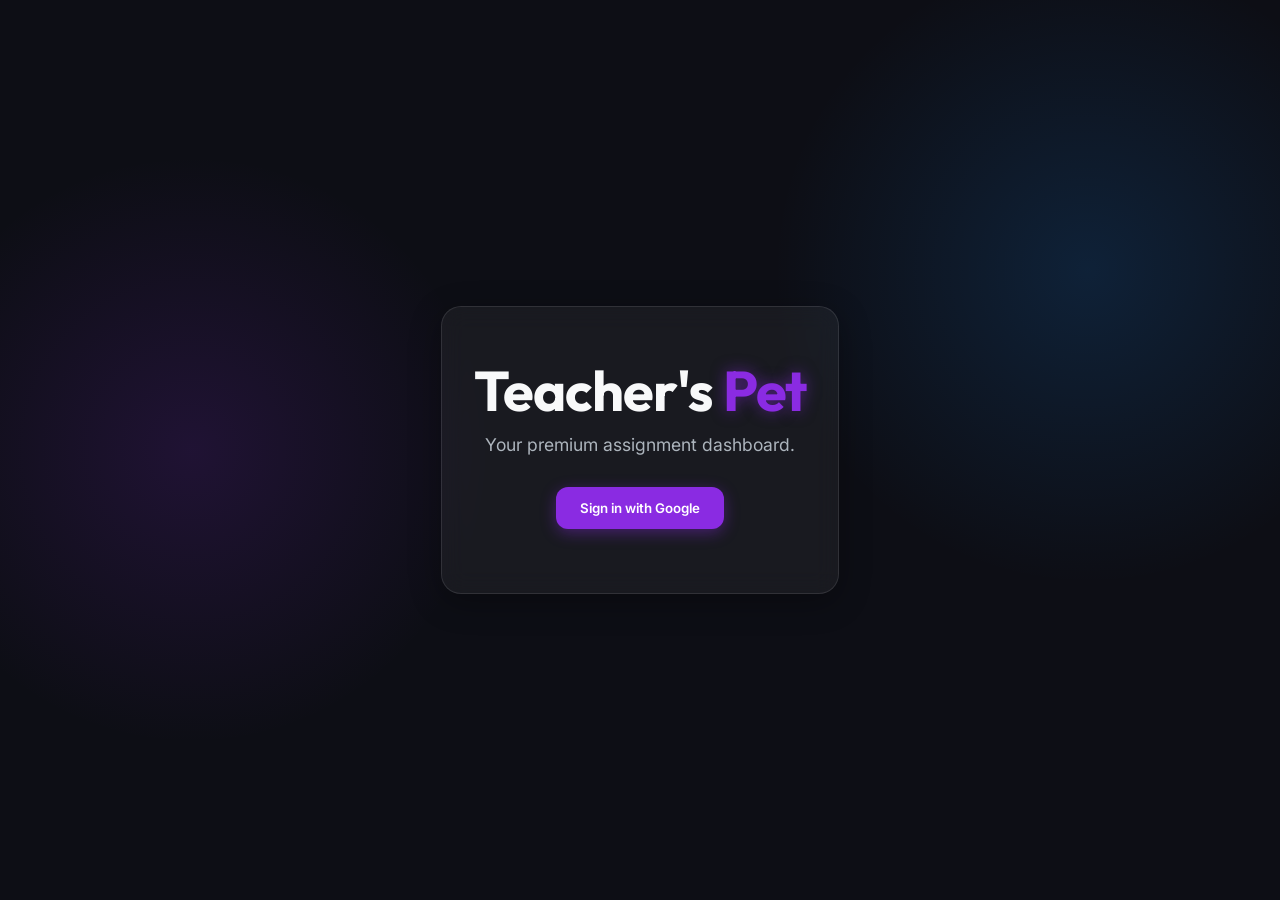
==== index.html @ 30ebabfc "Add files via upload" ====
<!DOCTYPE html>
<html lang="en">
<head>
    <meta charset="UTF-8">
    <meta name="viewport" content="width=device-width, initial-scale=1.0">
    <title>Teacher's Pet - Dashboard</title>
    <meta name="description" content="A sleek Google Classroom assignment dashboard.">
    <!-- Google Fonts -->
    <link href="https://fonts.googleapis.com/css2?family=Outfit:wght@300;400;600;800&family=Inter:wght@400;500;700&display=swap" rel="stylesheet">
    <!-- Local Styles -->
    <link rel="stylesheet" href="styles.css">
</head>
<body>
    <div id="app-container">
        <!-- Auth View -->
        <div id="auth-view" class="view active-view">
            <div class="glass-panel text-center fade-in">
                <h1 class="title">Teacher's <span class="accent">Pet</span></h1>
                <p class="subtitle">Your premium assignment dashboard.</p>
                <div class="auth-buttons">
                    <button id="auth-btn" class="btn primary-btn">Sign in with Google</button>
                    <button id="revoke-btn" class="btn secondary-btn" style="display: none;">Sign Out</button>
                </div>
                <div id="auth-status" class="status-text"></div>
            </div>
        </div>

        <!-- Dashboard View -->
        <div id="dashboard-view" class="view" style="display: none;">
            <header class="glass-header slide-down">
                <div class="header-content">
                    <h2>Teacher's <span class="accent">Pet</span></h2>
                    <div class="user-controls">
                        <button id="refresh-btn" class="icon-btn" title="Refresh Assignments">
                            <svg fill="currentColor" viewBox="0 0 24 24" class="icon"><path d="M17.65 6.35C16.2 4.9 14.21 4 12 4c-4.42 0-7.99 3.58-7.99 8s3.57 8 7.99 8c3.73 0 6.84-2.55 7.73-6h-2.08c-.82 2.33-3.04 4-5.65 4-3.31 0-6-2.69-6-6s2.69-6 6-6c1.66 0 3.14.69 4.22 1.78L13 11h7V4l-2.35 2.35z"/></svg>
                        </button>
                        <button id="signout-btn" class="btn secondary-btn small-btn">Sign Out</button>
                    </div>
                </div>
            </header>
            
            <main class="dashboard-content slide-up">
                <div class="filters">
                    <select id="course-filter" class="glass-select">
                        <option value="all">All Courses</option>
                    </select>
                </div>

                <div id="loading-spinner" class="spinner-container" style="display: none;">
                    <div class="spinner"></div>
                    <p>Syncing Classroom Data...</p>
                </div>

                <div id="assignments-grid" class="grid">
                    <!-- Dynamic assignment cards go here -->
                </div>
            </main>
        </div>
    </div>

    <!-- Scripts -->
    <script src="https://accounts.google.com/gsi/client" async defer></script>
    <script src="https://apis.google.com/js/api.js" async defer></script>
    <script src="app.js"></script>
</body>
</html>
---- styles.css ----
:root {
  /* Dark Mode Palette */
  --bg-color: #0d0e15;
  --panel-bg: rgba(255, 255, 255, 0.05);
  --panel-border: rgba(255, 255, 255, 0.1);
  --text-main: #f8f9fa;
  --text-muted: #adb5bd;
  
  /* Accents */
  --accent-primary: #8a2be2;
  --accent-hover: #9d4edd;
  
  /* Priorities */
  --priority-high: #ff4d4f;
  --priority-high-bg: rgba(255, 77, 79, 0.15);
  --priority-medium: #faad14;
  --priority-medium-bg: rgba(250, 173, 20, 0.15);
  --priority-low: #52c41a;
  --priority-low-bg: rgba(82, 196, 26, 0.15);

  /* Status */
  --status-turned-in: #52c41a;
  --status-missing: #ff4d4f;
  --status-assigned: #1890ff;
  
  --font-heading: 'Outfit', sans-serif;
  --font-body: 'Inter', sans-serif;
}

* {
  box-sizing: border-box;
  margin: 0;
  padding: 0;
}

body {
  font-family: var(--font-body);
  background: var(--bg-color);
  color: var(--text-main);
  background-image: 
    radial-gradient(circle at 15% 50%, rgba(138, 43, 226, 0.15), transparent 25%),
    radial-gradient(circle at 85% 30%, rgba(24, 144, 255, 0.15), transparent 25%);
  background-attachment: fixed;
  min-height: 100vh;
  overflow-x: hidden;
}

/* Typography */
h1, h2, h3 {
  font-family: var(--font-heading);
  font-weight: 700;
}

.title {
  font-size: 3.5rem;
  margin-bottom: 0.5rem;
  letter-spacing: -1px;
}

.subtitle {
  font-size: 1.1rem;
  color: var(--text-muted);
  margin-bottom: 2rem;
}

.accent {
  color: var(--accent-primary);
  text-shadow: 0 0 15px rgba(138, 43, 226, 0.5);
}

/* Glassmorphism Classes */
.glass-panel {
  background: var(--panel-bg);
  border: 1px solid var(--panel-border);
  backdrop-filter: blur(12px);
  -webkit-backdrop-filter: blur(12px);
  border-radius: 20px;
  padding: 3rem 2rem;
  box-shadow: 0 8px 32px 0 rgba(0, 0, 0, 0.3);
}

.glass-header {
  background: rgba(13, 14, 21, 0.8);
  backdrop-filter: blur(16px);
  -webkit-backdrop-filter: blur(16px);
  border-bottom: 1px solid var(--panel-border);
  position: sticky;
  top: 0;
  z-index: 100;
  padding: 1rem 0;
}

/* Buttons */
.btn {
  font-family: var(--font-body);
  font-weight: 600;
  padding: 0.8rem 1.5rem;
  border-radius: 12px;
  border: none;
  cursor: pointer;
  transition: all 0.3s cubic-bezier(0.25, 0.8, 0.25, 1);
  display: inline-flex;
  align-items: center;
  justify-content: center;
}

.primary-btn {
  background: var(--accent-primary);
  color: #fff;
  box-shadow: 0 4px 15px rgba(138, 43, 226, 0.4);
}

.primary-btn:hover {
  background: var(--accent-hover);
  transform: translateY(-2px);
  box-shadow: 0 6px 20px rgba(138, 43, 226, 0.6);
}

.secondary-btn {
  background: rgba(255, 255, 255, 0.1);
  color: var(--text-main);
  border: 1px solid var(--panel-border);
}

.secondary-btn:hover {
  background: rgba(255, 255, 255, 0.15);
  transform: translateY(-2px);
}

.icon-btn {
  background: transparent;
  border: none;
  color: var(--text-muted);
  cursor: pointer;
  padding: 0.5rem;
  border-radius: 50%;
  transition: all 0.2s ease;
  display: flex;
  align-items: center;
}

.icon-btn:hover {
  background: var(--panel-bg);
  color: var(--text-main);
  transform: rotate(15deg);
}

.icon {
  width: 24px;
  height: 24px;
}

/* Layouts */
.text-center { text-align: center; }

#app-container {
  max-width: 1200px;
  margin: 0 auto;
  min-height: 100vh;
  display: flex;
  flex-direction: column;
}

.view {
  flex: 1;
  width: 100%;
}

#auth-view {
  display: flex;
  align-items: center;
  justify-content: center;
  padding: 2rem;
}

.header-content {
  max-width: 1200px;
  margin: 0 auto;
  display: flex;
  justify-content: space-between;
  align-items: center;
  padding: 0 2rem;
}

.user-controls {
  display: flex;
  align-items: center;
  gap: 1rem;
}

.dashboard-content {
  padding: 2rem;
}

/* Filter Select */
.filters {
  margin-bottom: 2rem;
  display: flex;
  justify-content: flex-end;
}

.glass-select {
  background: var(--panel-bg);
  color: var(--text-main);
  border: 1px solid var(--panel-border);
  border-radius: 10px;
  padding: 0.6rem 1rem;
  font-family: var(--font-body);
  font-size: 0.95rem;
  cursor: pointer;
  outline: none;
  backdrop-filter: blur(10px);
  -webkit-appearance: none;
}

.glass-select option {
  background: var(--bg-color);
  color: var(--text-main);
}

/* Grid */
.grid {
  display: grid;
  grid-template-columns: repeat(auto-fill, minmax(320px, 1fr));
  gap: 1.5rem;
}

/* Cards */
.assignment-card {
  background: var(--panel-bg);
  border: 1px solid var(--panel-border);
  border-radius: 16px;
  padding: 1.5rem;
  transition: all 0.3s ease;
  position: relative;
  overflow: hidden;
  display: flex;
  flex-direction: column;
  gap: 1rem;
}

.assignment-card::before {
  content: '';
  position: absolute;
  top: 0;
  left: 0;
  width: 4px;
  height: 100%;
  background: var(--accent-primary);
  transition: width 0.3s ease;
  opacity: 0.7;
}

.assignment-card:hover {
  transform: translateY(-5px);
  box-shadow: 0 10px 30px rgba(0, 0, 0, 0.4);
  border-color: rgba(255, 255, 255, 0.2);
}

.assignment-card:hover::before {
  width: 8px;
}

/* Priority Borders */
.priority-high::before { background: var(--priority-high); }
.priority-medium::before { background: var(--priority-medium); }
.priority-low::before { background: var(--priority-low); }

/* Card Content */
.card-header {
  display: flex;
  justify-content: space-between;
  align-items: flex-start;
  gap: 1rem;
}

.course-name {
  font-size: 0.8rem;
  text-transform: uppercase;
  letter-spacing: 1px;
  color: var(--text-muted);
  font-weight: 600;
  margin-bottom: 0.25rem;
}

.assignment-title {
  font-size: 1.25rem;
  font-family: var(--font-heading);
  line-height: 1.4;
  word-break: break-word;
}

/* Badges */
.badge {
  padding: 0.35rem 0.75rem;
  border-radius: 20px;
  font-size: 0.75rem;
  font-weight: 600;
  white-space: nowrap;
}

.badge-high { background: var(--priority-high-bg); color: var(--priority-high); }
.badge-medium { background: var(--priority-medium-bg); color: var(--priority-medium); }
.badge-low { background: var(--priority-low-bg); color: var(--priority-low); }

.card-footer {
  margin-top: auto;
  display: flex;
  justify-content: space-between;
  align-items: center;
  padding-top: 1rem;
  border-top: 1px solid rgba(255, 255, 255, 0.05);
}

.due-date {
  font-size: 0.85rem;
  color: var(--text-muted);
  display: flex;
  align-items: center;
  gap: 0.4rem;
}

.status {
  font-size: 0.85rem;
  font-weight: 600;
}

.status.turned-in { color: var(--status-turned-in); }
.status.missing { color: var(--status-missing); }
.status.assigned { color: var(--status-assigned); }

/* Spinner */
.spinner-container {
  display: flex;
  flex-direction: column;
  align-items: center;
  justify-content: center;
  padding: 4rem 0;
  gap: 1rem;
  color: var(--text-muted);
}

.spinner {
  width: 40px;
  height: 40px;
  border: 4px solid var(--panel-border);
  border-top-color: var(--accent-primary);
  border-radius: 50%;
  animation: spin 1s linear infinite;
}

/* Animations */
@keyframes spin {
  to { transform: rotate(360deg); }
}

.fade-in { animation: fadeIn 0.8s cubic-bezier(0.16, 1, 0.3, 1) forwards; }
.slide-up { animation: slideUp 0.8s cubic-bezier(0.16, 1, 0.3, 1) forwards; opacity: 0; }
.slide-down { animation: slideDown 0.6s cubic-bezier(0.16, 1, 0.3, 1) forwards; }

@keyframes fadeIn {
  from { opacity: 0; }
  to { opacity: 1; }
}

@keyframes slideUp {
  from { opacity: 0; transform: translateY(30px); }
  to { opacity: 1; transform: translateY(0); }
}

@keyframes slideDown {
  from { opacity: 0; transform: translateY(-30px); }
  to { opacity: 1; transform: translateY(0); }
}

/* Animations Staggering for Cards */
.stagger-1 { animation-delay: 0.1s; }
.stagger-2 { animation-delay: 0.2s; }
.stagger-3 { animation-delay: 0.3s; }
.stagger-4 { animation-delay: 0.4s; }
.stagger-5 { animation-delay: 0.5s; }

/* Status Text Auth */
#auth-status {
  margin-top: 1rem;
  color: var(--text-muted);
  font-size: 0.9rem;
}
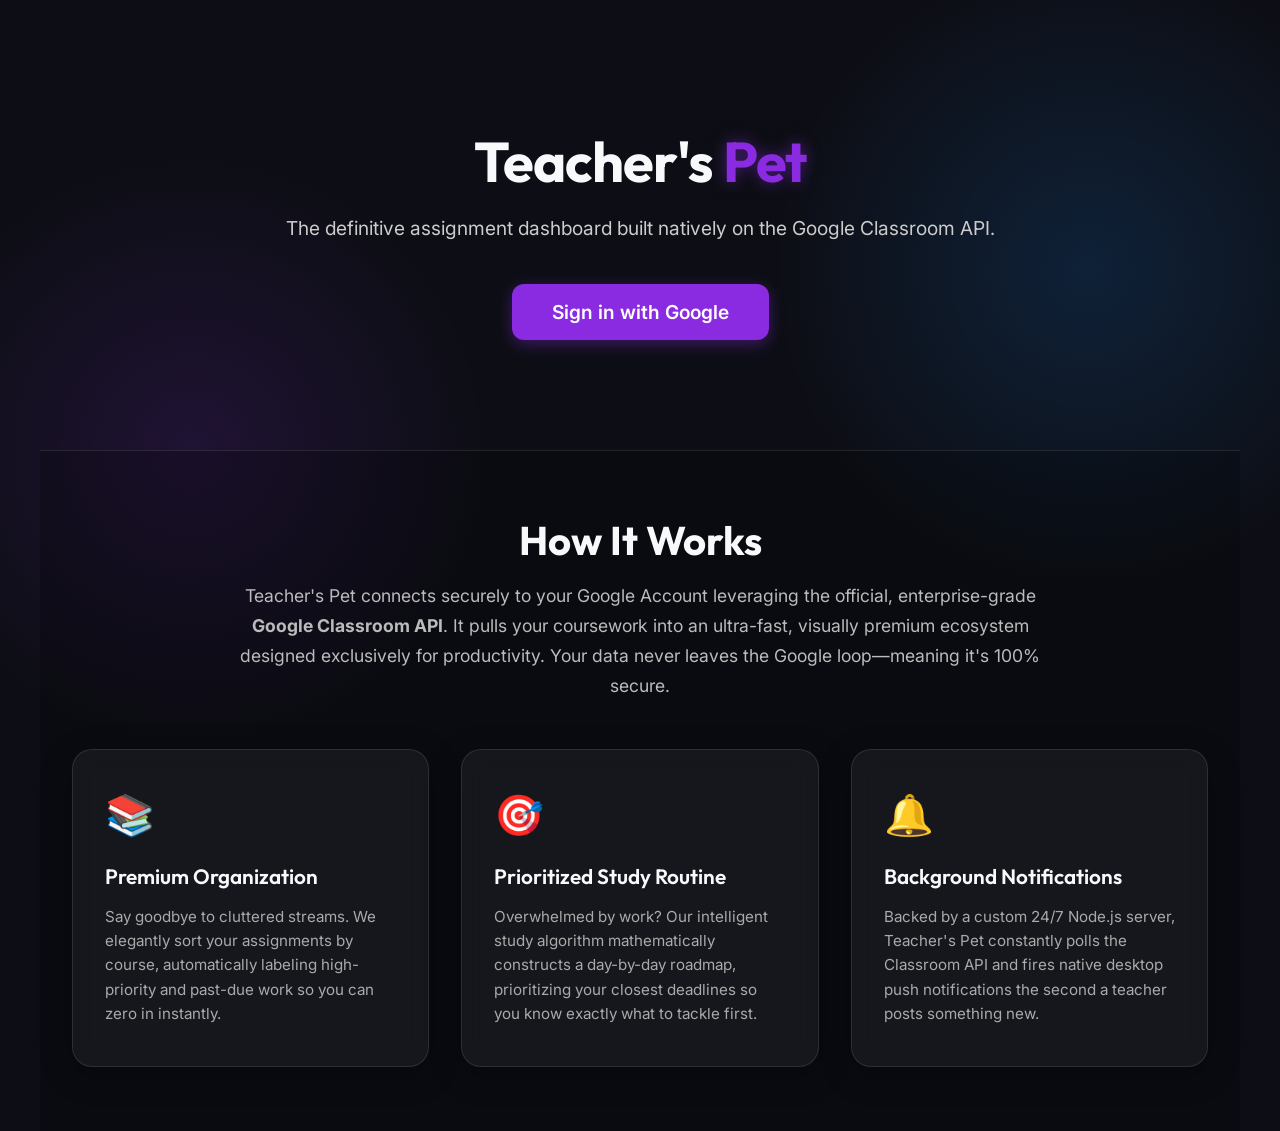
==== commit 6b658aed: "Add files via upload" ====
--- a/index.html
+++ b/index.html
@@ -12,17 +12,44 @@
 </head>
 <body>
     <div id="app-container">
-        <!-- Auth View -->
+        <!-- Auth View (Landing Page) -->
         <div id="auth-view" class="view active-view">
-            <div class="glass-panel text-center fade-in">
-                <h1 class="title">Teacher's <span class="accent">Pet</span></h1>
-                <p class="subtitle">Your premium assignment dashboard.</p>
-                <div class="auth-buttons">
-                    <button id="auth-btn" class="btn primary-btn">Sign in with Google</button>
-                    <button id="revoke-btn" class="btn secondary-btn" style="display: none;">Sign Out</button>
+            <div class="landing-hero fade-in">
+                <div class="hero-content">
+                    <h1 class="title">Teacher's <span class="accent">Pet</span></h1>
+                    <p class="subtitle">The definitive assignment dashboard built natively on the Google Classroom API.</p>
+                    <div class="hero-actions">
+                        <button id="auth-btn" class="btn primary-btn large-btn">Sign in with Google</button>
+                        <button id="revoke-btn" class="btn secondary-btn" style="display: none;">Sign Out</button>
+                    </div>
+                    <div id="auth-status" class="status-text"></div>
                 </div>
-                <div id="auth-status" class="status-text"></div>
             </div>
+
+            <section class="landing-features slide-up">
+                <div class="landing-container">
+                    <h2 class="section-title">How It Works</h2>
+                    <p class="section-desc">Teacher's Pet connects securely to your Google Account leveraging the official, enterprise-grade <strong>Google Classroom API</strong>. It pulls your coursework into an ultra-fast, visually premium ecosystem designed exclusively for productivity. Your data never leaves the Google loop—meaning it's 100% secure.</p>
+                    
+                    <div class="feature-grid">
+                        <div class="glass-panel feature-card">
+                            <div class="feature-icon">📚</div>
+                            <h3>Premium Organization</h3>
+                            <p>Say goodbye to cluttered streams. We elegantly sort your assignments by course, automatically labeling high-priority and past-due work so you can zero in instantly.</p>
+                        </div>
+                        <div class="glass-panel feature-card">
+                            <div class="feature-icon">🎯</div>
+                            <h3>Prioritized Study Routine</h3>
+                            <p>Overwhelmed by work? Our intelligent study algorithm mathematically constructs a day-by-day roadmap, prioritizing your closest deadlines so you know exactly what to tackle first.</p>
+                        </div>
+                        <div class="glass-panel feature-card">
+                            <div class="feature-icon">🔔</div>
+                            <h3>Background Notifications</h3>
+                            <p>Backed by a custom 24/7 Node.js server, Teacher's Pet constantly polls the Classroom API and fires native desktop push notifications the second a teacher posts something new.</p>
+                        </div>
+                    </div>
+                </div>
+            </section>
         </div>
 
         <!-- Dashboard View -->
@@ -37,6 +64,11 @@
                         <button id="signout-btn" class="btn secondary-btn small-btn">Sign Out</button>
                     </div>
                 </div>
+                <nav class="tab-nav">
+                    <button class="tab-btn active" data-tab="assignments-tab">Assignments</button>
+                    <button class="tab-btn" data-tab="announcements-tab">Announcements</button>
+                    <button class="tab-btn" data-tab="routine-tab">Study Routine</button>
+                </nav>
             </header>
             
             <main class="dashboard-content slide-up">
@@ -51,8 +83,23 @@
                     <p>Syncing Classroom Data...</p>
                 </div>
 
-                <div id="assignments-grid" class="grid">
-                    <!-- Dynamic assignment cards go here -->
+                <!-- Tab Sections -->
+                <div id="assignments-tab" class="tab-content active">
+                    <div id="assignments-grid" class="grid">
+                        <!-- Dynamic assignment cards go here -->
+                    </div>
+                </div>
+
+                <div id="announcements-tab" class="tab-content" style="display: none;">
+                    <div id="announcements-list" class="feed-list">
+                        <!-- Dynamic announcements go here -->
+                    </div>
+                </div>
+
+                <div id="routine-tab" class="tab-content" style="display: none;">
+                    <div id="routine-container" class="routine-layout">
+                        <!-- Smart generated routine schedule goes here -->
+                    </div>
                 </div>
             </main>
         </div>
@@ -61,6 +108,6 @@
     <!-- Scripts -->
     <script src="https://accounts.google.com/gsi/client" async defer></script>
     <script src="https://apis.google.com/js/api.js" async defer></script>
-    <script src="app.js"></script>
+    <script type="module" src="app.js"></script>
 </body>
 </html>
--- a/styles.css
+++ b/styles.css
@@ -168,9 +168,117 @@
 
 #auth-view {
   display: flex;
+  flex-direction: column;
+  align-items: center;
+  justify-content: flex-start;
+  min-height: 100vh;
+}
+
+/* Landing Page Styles */
+.landing-hero {
+  width: 100%;
+  padding: 6rem 2rem 4rem;
+  text-align: center;
+  display: flex;
+  flex-direction: column;
   align-items: center;
   justify-content: center;
-  padding: 2rem;
+  min-height: 50vh;
+}
+
+.hero-content {
+  max-width: 800px;
+}
+
+.hero-content .title {
+  font-size: 3.5rem;
+  margin-bottom: 1rem;
+}
+
+.hero-content .subtitle {
+  font-size: 1.2rem;
+  color: #ccc;
+  margin-bottom: 2.5rem;
+  line-height: 1.6;
+}
+
+.hero-actions {
+  display: flex;
+  gap: 1rem;
+  justify-content: center;
+  margin-bottom: 1rem;
+}
+
+.large-btn {
+  font-size: 1.2rem;
+  padding: 1rem 2.5rem;
+}
+
+.landing-features {
+  width: 100%;
+  padding: 4rem 2rem;
+  background: rgba(0, 0, 0, 0.2);
+  border-top: 1px solid var(--panel-border);
+  flex: 1;
+}
+
+.landing-container {
+  max-width: 1200px;
+  margin: 0 auto;
+}
+
+.section-title {
+  font-size: 2.5rem;
+  font-weight: 700;
+  margin-bottom: 1rem;
+  text-align: center;
+}
+
+.section-desc {
+  font-size: 1.1rem;
+  color: #bbb;
+  text-align: center;
+  max-width: 800px;
+  margin: 0 auto 3rem;
+  line-height: 1.7;
+}
+
+.feature-grid {
+  display: grid;
+  grid-template-columns: repeat(auto-fit, minmax(300px, 1fr));
+  gap: 2rem;
+}
+
+.feature-card {
+  padding: 2.5rem 2rem;
+  text-align: left;
+  display: flex;
+  flex-direction: column;
+  gap: 1rem;
+  border-radius: 20px;
+  transition: transform 0.3s ease, box-shadow 0.3s ease;
+}
+
+.feature-card:hover {
+  transform: translateY(-8px);
+  box-shadow: 0 12px 40px rgba(157, 78, 221, 0.15);
+}
+
+.feature-icon {
+  font-size: 2.5rem;
+  margin-bottom: 0.5rem;
+}
+
+.feature-card h3 {
+  font-size: 1.3rem;
+  color: var(--text-main);
+  font-weight: 600;
+}
+
+.feature-card p {
+  color: #aaa;
+  line-height: 1.6;
+  font-size: 0.95rem;
 }
 
 .header-content {
@@ -386,3 +494,265 @@
   color: var(--text-muted);
   font-size: 0.9rem;
 }
+
+/* Sleek Tooltip for Descriptions */
+.assignment-card {
+  overflow: visible; /* Changed from hidden to allow tooltip overflow */
+}
+.assignment-card::before {
+  border-radius: 16px 0 0 16px; 
+}
+.card-tooltip {
+  position: absolute;
+  bottom: calc(100% + 15px);
+  left: 50%;
+  transform: translateX(-50%) translateY(15px);
+  width: 280px;
+  background: rgba(13, 14, 21, 0.95);
+  backdrop-filter: blur(12px);
+  border: 1px solid var(--accent-primary);
+  border-radius: 12px;
+  padding: 1rem;
+  color: var(--text-main);
+  font-size: 0.85rem;
+  line-height: 1.5;
+  box-shadow: 0 10px 30px rgba(0,0,0,0.7);
+  opacity: 0;
+  visibility: hidden;
+  transition: all 0.3s cubic-bezier(0.25, 0.8, 0.25, 1);
+  pointer-events: none;
+  z-index: 999;
+  max-height: 200px;
+  overflow-y: auto;
+}
+.card-tooltip::after {
+  content: '';
+  position: absolute;
+  top: 100%;
+  left: 50%;
+  transform: translateX(-50%);
+  border-width: 8px;
+  border-style: solid;
+  border-color: var(--accent-primary) transparent transparent transparent;
+}
+.assignment-card:hover .card-tooltip {
+  opacity: 1;
+  visibility: visible;
+  transform: translateX(-50%) translateY(0);
+}
+
+/* Tab Navigation */
+.tab-nav {
+  display: flex;
+  gap: 1rem;
+  margin-top: 1rem;
+  padding: 0 2rem;
+  max-width: 1200px;
+  margin-left: auto;
+  margin-right: auto;
+}
+.tab-btn {
+  background: transparent;
+  color: var(--text-muted);
+  border: none;
+  font-family: var(--font-heading);
+  font-size: 1.1rem;
+  font-weight: 600;
+  padding: 0.5rem 1rem;
+  cursor: pointer;
+  border-bottom: 2px solid transparent;
+  transition: all 0.3s ease;
+}
+.tab-btn:hover {
+  color: var(--text-main);
+}
+.tab-btn.active {
+  color: var(--accent-primary);
+  border-bottom: 2px solid var(--accent-primary);
+}
+
+/* Feed List for Announcements */
+.feed-list {
+  display: flex;
+  flex-direction: column;
+  gap: 1.5rem;
+  max-width: 800px;
+  margin: 0 auto;
+}
+.announcement-card {
+  background: var(--panel-bg);
+  border: 1px solid var(--panel-border);
+  border-radius: 16px;
+  padding: 1.5rem;
+  box-shadow: 0 8px 32px 0 rgba(0, 0, 0, 0.2);
+  display: flex;
+  flex-direction: column;
+  gap: 0.8rem;
+}
+.announcement-meta {
+  display: flex;
+  justify-content: space-between;
+  font-size: 0.85rem;
+  color: var(--text-muted);
+}
+.announcement-text {
+  font-size: 1rem;
+  line-height: 1.6;
+}
+
+/* Routine Layout */
+.routine-layout {
+  max-width: 800px;
+  margin: 0 auto;
+  display: flex;
+  flex-direction: column;
+  gap: 2rem;
+}
+.routine-summary {
+  text-align: center;
+  font-size: 1.2rem;
+  color: var(--accent-primary);
+  font-family: var(--font-heading);
+}
+.timeline-item {
+  display: flex;
+  gap: 1.5rem;
+  position: relative;
+}
+.timeline-item::before {
+  content: '';
+  position: absolute;
+  top: 0;
+  bottom: -2rem;
+  left: 20px;
+  width: 2px;
+  background: var(--panel-border);
+  z-index: 0;
+}
+.timeline-item:last-child::before {
+  display: none;
+}
+.timeline-time {
+  background: var(--accent-primary);
+  color: #fff;
+  border-radius: 50%;
+  width: 40px;
+  height: 40px;
+  display: flex;
+  align-items: center;
+  justify-content: center;
+  font-weight: bold;
+  font-size: 0.8rem;
+  z-index: 1;
+  flex-shrink: 0;
+  box-shadow: 0 0 15px rgba(138,43,226,0.5);
+}
+.timeline-content {
+  background: var(--panel-bg);
+  border: 1px solid var(--panel-border);
+  border-radius: 16px;
+  padding: 1.5rem;
+  flex: 1;
+  z-index: 1;
+  transition: all 0.3s ease;
+}
+
+/* Progress Bar */
+.routine-progress-container {
+  width: 100%;
+  margin: 0 auto 1.5rem;
+  background: var(--panel-bg);
+  border: 1px solid var(--panel-border);
+  border-radius: 20px;
+  height: 24px;
+  position: relative;
+  overflow: hidden;
+  box-shadow: inset 0 2px 4px rgba(0,0,0,0.5);
+}
+.routine-progress-fill {
+  background: linear-gradient(90deg, var(--accent-primary), var(--accent-hover));
+  height: 100%;
+  width: 0%;
+  transition: width 0.6s cubic-bezier(0.25, 1, 0.5, 1);
+  border-radius: 20px;
+  position: absolute;
+  left:0; top:0;
+}
+.routine-progress-text {
+  position: absolute;
+  width: 100%;
+  text-align: center;
+  font-size: 0.75rem;
+  font-weight: 600;
+  line-height: 24px;
+  color: #fff;
+  z-index: 2;
+  text-shadow: 0 1px 2px rgba(0,0,0,0.8);
+}
+
+/* Checkmark Button */
+.timeline-task-header {
+  display: flex;
+  justify-content: space-between;
+  align-items: flex-start;
+  margin-bottom: 0.4rem;
+}
+.check-btn {
+  background: transparent;
+  border: 2px solid var(--text-muted);
+  width: 26px;
+  height: 26px;
+  border-radius: 50%;
+  cursor: pointer;
+  display: flex;
+  align-items: center;
+  justify-content: center;
+  transition: all 0.3s ease;
+  flex-shrink: 0;
+  padding: 0;
+  outline: none;
+}
+.check-btn:hover {
+  border-color: var(--priority-low);
+  transform: scale(1.1);
+}
+.check-btn svg {
+  width: 14px; height: 14px;
+  stroke-dasharray: 20;
+  stroke-dashoffset: 20;
+  transition: stroke-dashoffset 0.4s ease 0.1s;
+  stroke: transparent;
+}
+
+/* Completed State */
+.timeline-item.completed .check-btn {
+  background: var(--priority-low);
+  border-color: var(--priority-low);
+  box-shadow: 0 0 15px rgba(82, 196, 26, 0.4);
+}
+.timeline-item.completed .check-btn svg {
+  stroke-dashoffset: 0;
+  stroke: #fff;
+}
+.timeline-item.completed .timeline-content {
+  opacity: 0.5;
+  border-color: var(--panel-border) !important;
+  box-shadow: none !important;
+  animation: none !important;
+}
+.timeline-item.completed strong {
+  text-decoration: line-through;
+  color: var(--text-muted);
+}
+
+/* Active Task Pulse */
+.timeline-item.active-task .timeline-content {
+  animation: borderPulse 2.5s infinite ease-in-out;
+  border-color: var(--accent-primary);
+}
+
+@keyframes borderPulse {
+  0% { box-shadow: 0 0 0 0 rgba(138, 43, 226, 0.4); }
+  70% { box-shadow: 0 0 0 10px rgba(138, 43, 226, 0); }
+  100% { box-shadow: 0 0 0 0 rgba(138, 43, 226, 0); }
+}
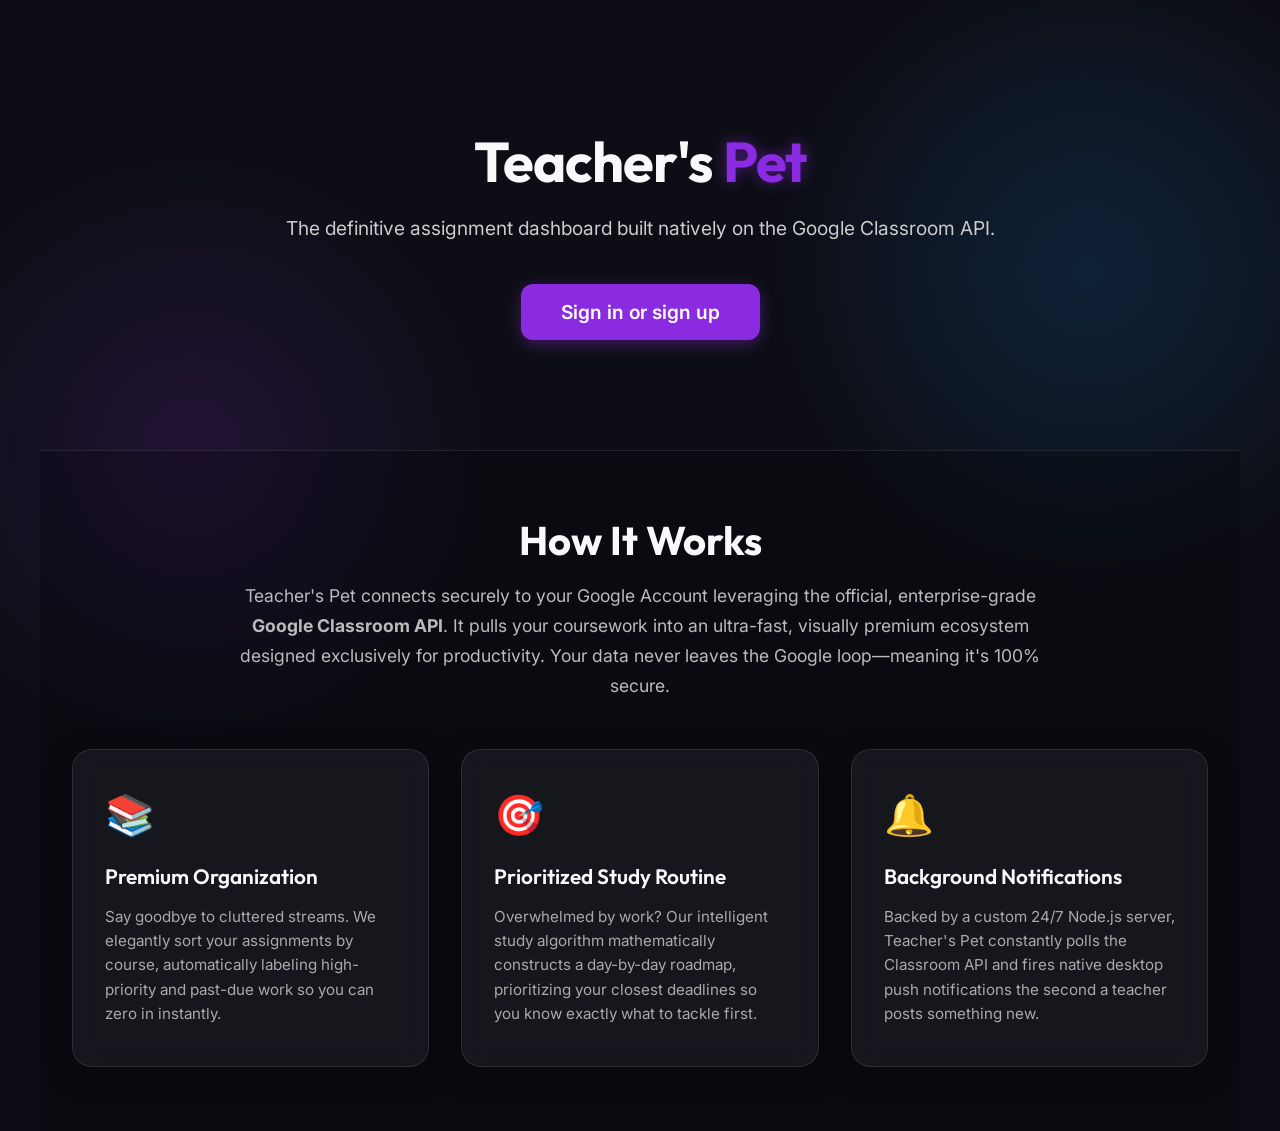
==== commit 5cc7e880: "Change button text from 'Sign in with Google' to 'Sign in or sign up'" ====
--- a/index.html
+++ b/index.html
@@ -3,8 +3,9 @@
 <head>
     <meta charset="UTF-8">
     <meta name="viewport" content="width=device-width, initial-scale=1.0">
-    <title>Teacher's Pet - Dashboard</title>
+    <title>Teacher's Pet</title>
     <meta name="description" content="A sleek Google Classroom assignment dashboard.">
+    <link rel="icon" type="image/png" href="favicon.png">
     <!-- Google Fonts -->
     <link href="https://fonts.googleapis.com/css2?family=Outfit:wght@300;400;600;800&family=Inter:wght@400;500;700&display=swap" rel="stylesheet">
     <!-- Local Styles -->
@@ -19,7 +20,7 @@
                     <h1 class="title">Teacher's <span class="accent">Pet</span></h1>
                     <p class="subtitle">The definitive assignment dashboard built natively on the Google Classroom API.</p>
                     <div class="hero-actions">
-                        <button id="auth-btn" class="btn primary-btn large-btn">Sign in with Google</button>
+                        <button id="auth-btn" class="btn primary-btn large-btn">Sign in or sign up</button>
                         <button id="revoke-btn" class="btn secondary-btn" style="display: none;">Sign Out</button>
                     </div>
                     <div id="auth-status" class="status-text"></div>
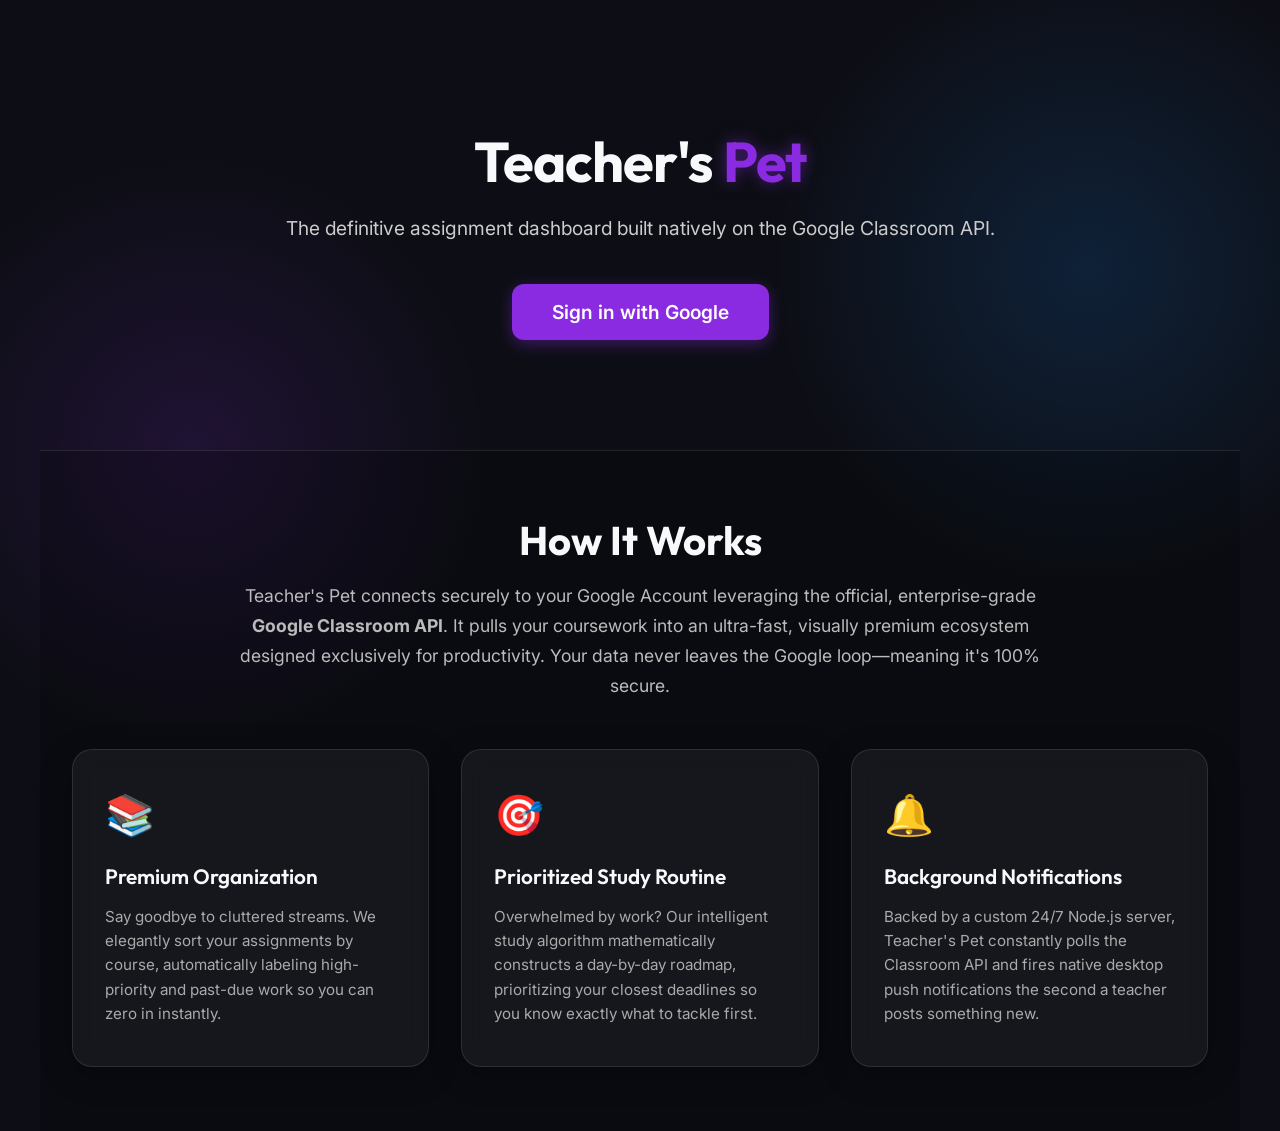
==== commit 6afa7fb1: "Add files via upload" ====
--- a/index.html
+++ b/index.html
@@ -3,9 +3,8 @@
 <head>
     <meta charset="UTF-8">
     <meta name="viewport" content="width=device-width, initial-scale=1.0">
-    <title>Teacher's Pet</title>
+    <title>Teacher's Pet - Dashboard</title>
     <meta name="description" content="A sleek Google Classroom assignment dashboard.">
-    <link rel="icon" type="image/png" href="favicon.png">
     <!-- Google Fonts -->
     <link href="https://fonts.googleapis.com/css2?family=Outfit:wght@300;400;600;800&family=Inter:wght@400;500;700&display=swap" rel="stylesheet">
     <!-- Local Styles -->
@@ -20,7 +19,7 @@
                     <h1 class="title">Teacher's <span class="accent">Pet</span></h1>
                     <p class="subtitle">The definitive assignment dashboard built natively on the Google Classroom API.</p>
                     <div class="hero-actions">
-                        <button id="auth-btn" class="btn primary-btn large-btn">Sign in or sign up</button>
+                        <button id="auth-btn" class="btn primary-btn large-btn">Sign in with Google</button>
                         <button id="revoke-btn" class="btn secondary-btn" style="display: none;">Sign Out</button>
                     </div>
                     <div id="auth-status" class="status-text"></div>
@@ -69,6 +68,7 @@
                     <button class="tab-btn active" data-tab="assignments-tab">Assignments</button>
                     <button class="tab-btn" data-tab="announcements-tab">Announcements</button>
                     <button class="tab-btn" data-tab="routine-tab">Study Routine</button>
+                    <button class="tab-btn" data-tab="archive-tab">Archive</button>
                 </nav>
             </header>
             
@@ -86,6 +86,7 @@
 
                 <!-- Tab Sections -->
                 <div id="assignments-tab" class="tab-content active">
+                    <div id="assignments-progress" class="week-progress-wrapper"></div>
                     <div id="assignments-grid" class="grid">
                         <!-- Dynamic assignment cards go here -->
                     </div>
@@ -102,6 +103,12 @@
                         <!-- Smart generated routine schedule goes here -->
                     </div>
                 </div>
+
+                <div id="archive-tab" class="tab-content" style="display: none;">
+                    <div id="archive-list" class="archive-list">
+                        <!-- Completed & graded assignments go here -->
+                    </div>
+                </div>
             </main>
         </div>
     </div>
--- a/styles.css
+++ b/styles.css
@@ -756,3 +756,149 @@
   70% { box-shadow: 0 0 0 10px rgba(138, 43, 226, 0); }
   100% { box-shadow: 0 0 0 0 rgba(138, 43, 226, 0); }
 }
+
+/* ============================
+   Weekly Progress Bar
+   ============================ */
+.week-progress-wrapper {
+  margin-bottom: 1.5rem;
+  padding: 0.75rem 1rem;
+  background: var(--panel-bg);
+  border: 1px solid var(--panel-border);
+  border-radius: 12px;
+  backdrop-filter: blur(10px);
+}
+
+.week-progress-label {
+  display: flex;
+  justify-content: space-between;
+  font-size: 0.85rem;
+  color: var(--text-muted);
+  margin-bottom: 0.5rem;
+}
+
+.week-progress-track {
+  height: 4px;
+  background: rgba(255, 255, 255, 0.08);
+  border-radius: 99px;
+  overflow: hidden;
+}
+
+.week-progress-fill {
+  height: 100%;
+  background: linear-gradient(90deg, var(--accent-primary), #1890ff);
+  border-radius: 99px;
+  transition: width 0.8s cubic-bezier(0.4, 0, 0.2, 1);
+}
+
+/* ============================
+   Completed Card Styling
+   ============================ */
+.assignment-card.card-completed {
+  filter: saturate(0.4) opacity(0.75);
+  transition: filter 0.3s ease, opacity 0.3s ease, transform 0.3s ease;
+}
+
+.assignment-card.card-completed:hover {
+  filter: saturate(0.7) opacity(0.9);
+  transform: translateY(-2px);
+}
+
+.completed-watermark {
+  position: absolute;
+  top: 50%;
+  right: 1.5rem;
+  transform: translateY(-50%);
+  font-size: 4rem;
+  font-weight: 800;
+  color: rgba(82, 196, 26, 0.12);
+  pointer-events: none;
+  user-select: none;
+  line-height: 1;
+}
+
+/* ============================
+   Archive Tab
+   ============================ */
+.archive-list {
+  display: flex;
+  flex-direction: column;
+  gap: 0.75rem;
+}
+
+.archive-item {
+  display: flex;
+  align-items: center;
+  gap: 1rem;
+  background: var(--panel-bg);
+  border: 1px solid var(--panel-border);
+  border-radius: 12px;
+  padding: 1rem 1.25rem;
+  transition: all 0.25s ease;
+}
+
+.archive-item:hover {
+  background: rgba(255, 255, 255, 0.08);
+  transform: translateX(4px);
+}
+
+.archive-check {
+  width: 32px;
+  height: 32px;
+  min-width: 32px;
+  border-radius: 50%;
+  background: rgba(82, 196, 26, 0.15);
+  border: 1.5px solid rgba(82, 196, 26, 0.4);
+  color: #52c41a;
+  display: flex;
+  align-items: center;
+  justify-content: center;
+  font-size: 1rem;
+  font-weight: 700;
+}
+
+.archive-info {
+  flex: 1;
+  min-width: 0;
+}
+
+.archive-course {
+  font-size: 0.75rem;
+  color: var(--text-muted);
+  text-transform: uppercase;
+  letter-spacing: 0.05em;
+  margin-bottom: 0.2rem;
+}
+
+.archive-title {
+  font-size: 0.95rem;
+  font-weight: 500;
+  color: var(--text-main);
+  white-space: nowrap;
+  overflow: hidden;
+  text-overflow: ellipsis;
+}
+
+.archive-date {
+  font-size: 0.78rem;
+  color: var(--text-muted);
+  margin-top: 0.2rem;
+}
+
+.archive-grade {
+  text-align: right;
+  flex-shrink: 0;
+}
+
+.grade-score {
+  display: block;
+  font-size: 1.1rem;
+  font-weight: 700;
+}
+
+.grade-pct {
+  display: block;
+  font-size: 0.78rem;
+  color: var(--text-muted);
+  margin-top: 0.1rem;
+}
